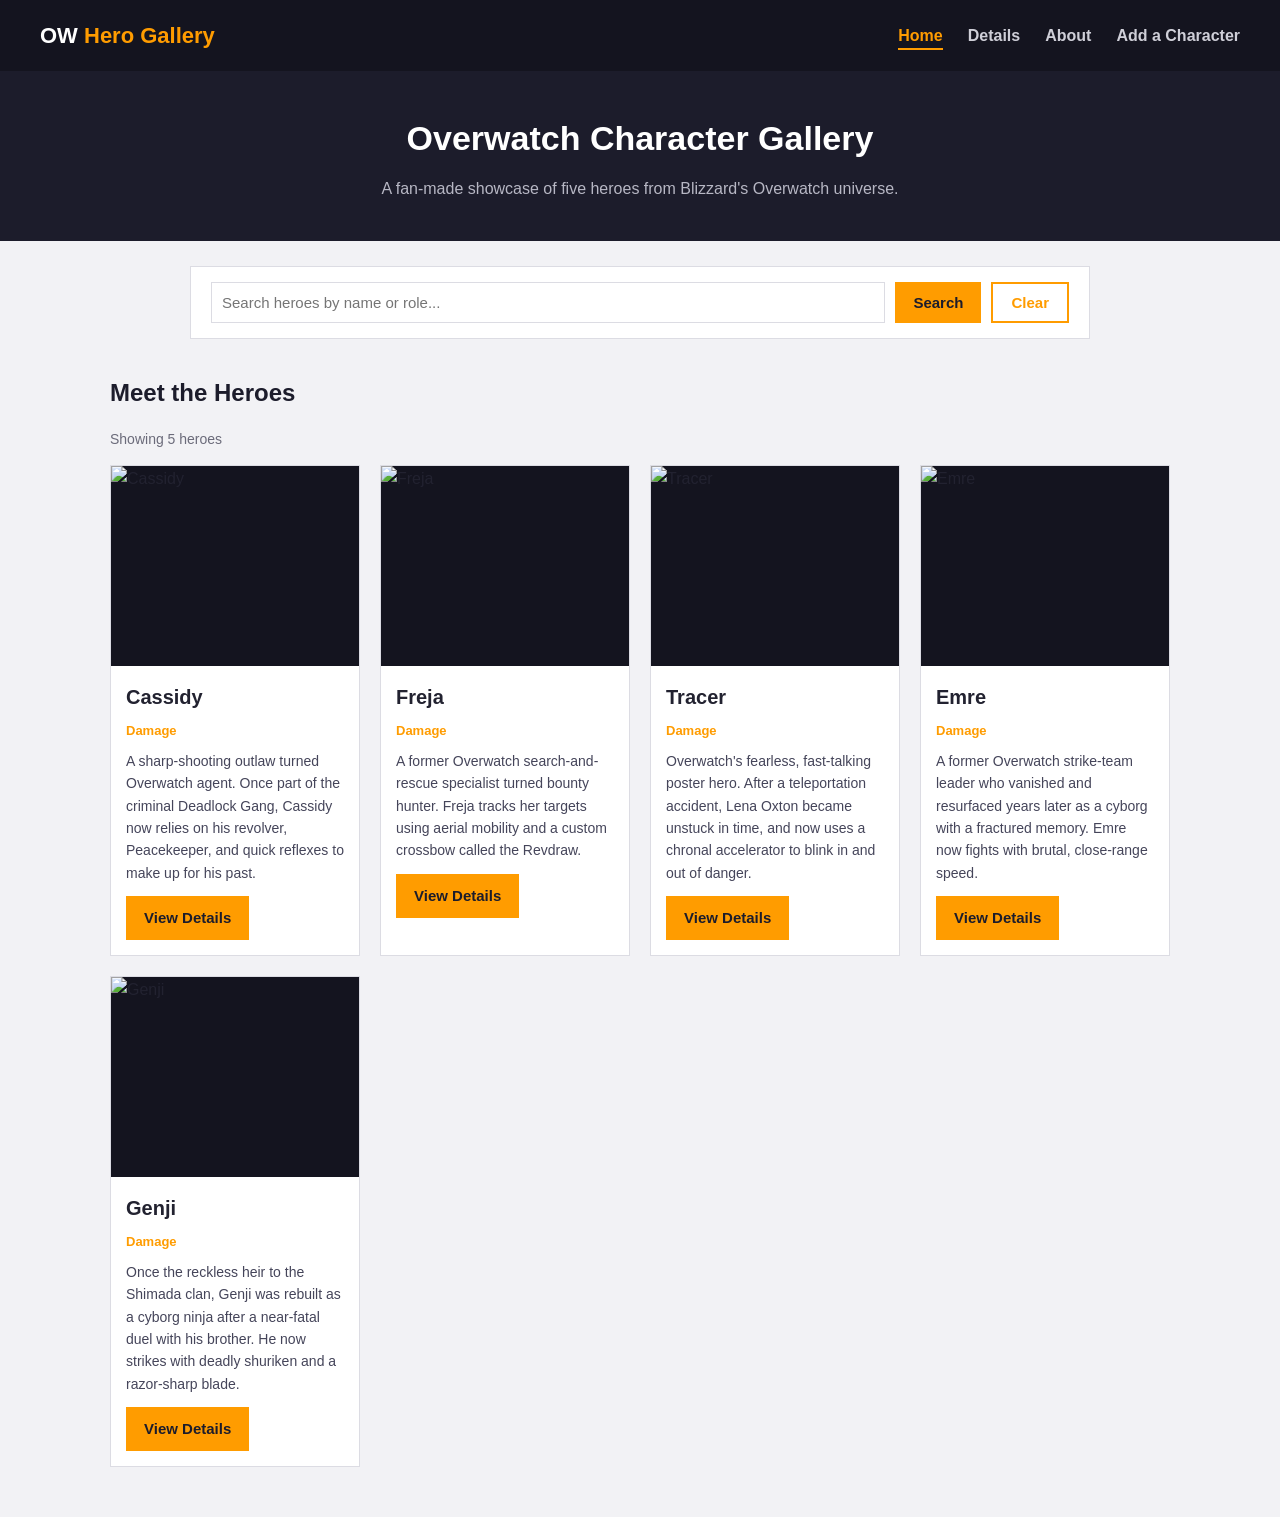
==== index.html @ 3f2d931f "Simplify styling, shorten about page, add real images" ====
<!DOCTYPE html>
<html lang="en">
<head>
  <meta charset="UTF-8">
  <meta name="viewport" content="width=device-width, initial-scale=1.0">
  <title>Overwatch Character Gallery - Home</title>
  <link rel="stylesheet" href="style.css">
</head>
<body>

  <!-- Navigation Bar -->
  <nav class="navbar">
    <div class="logo">OW <span>Hero Gallery</span></div>
    <ul class="nav-links">
      <li><a href="index.html" class="active">Home</a></li>
      <li><a href="details.html">Details</a></li>
      <li><a href="about.html">About</a></li>
      <li><a href="new-character-form.html">Add a Character</a></li>
    </ul>
  </nav>

  <!-- Hero Banner -->
  <section class="hero-banner">
    <h1>Overwatch Character Gallery</h1>
    <p>A fan-made showcase of five heroes from Blizzard's Overwatch universe.</p>
  </section>

  <!-- Search Bar (not functional yet) -->
  <section class="search-section">
    <input type="text" placeholder="Search heroes by name or role...">
    <button class="btn" type="button">Search</button>
    <button class="btn btn-outline" type="button">Clear</button>
  </section>

  <!-- Character Gallery -->
  <section class="section-wrap">
    <h2>Meet the Heroes</h2>
    <p class="result-count">Showing 5 heroes</p>

    <div class="card-grid">

      <!-- Cassidy -->
      <div class="character-card">
        <img src="https://static.wikia.nocookie.net/overwatch_gamepedia/images/4/44/Skins-cassidy-model-01.png/revision/latest/scale-to-width/360?cb=20260510211836" alt="Cassidy">
        <div class="card-body">
          <h3>Cassidy</h3>
          <span class="role-badge">Damage</span>
          <p class="summary">A sharp-shooting outlaw turned Overwatch agent. Once part of the criminal Deadlock Gang, Cassidy now relies on his revolver, Peacekeeper, and quick reflexes to make up for his past.</p>
          <a href="details.html" class="btn">View Details</a>
        </div>
      </div>

      <!-- Freja -->
      <div class="character-card">
        <img src="https://static.wikia.nocookie.net/overwatch_gamepedia/images/3/31/OW2_Freja.png/revision/latest?cb=20250322151231" alt="Freja">
        <div class="card-body">
          <h3>Freja</h3>
          <span class="role-badge">Damage</span>
          <p class="summary">A former Overwatch search-and-rescue specialist turned bounty hunter. Freja tracks her targets using aerial mobility and a custom crossbow called the Revdraw.</p>
          <a href="details.html" class="btn">View Details</a>
        </div>
      </div>

      <!-- Tracer -->
      <div class="character-card">
        <img src="https://static.wikia.nocookie.net/overwatch_gamepedia/images/d/dc/OW_Tracer.png/revision/latest/scale-to-width/360?cb=20260213105529" alt="Tracer">
        <div class="card-body">
          <h3>Tracer</h3>
          <span class="role-badge">Damage</span>
          <p class="summary">Overwatch's fearless, fast-talking poster hero. After a teleportation accident, Lena Oxton became unstuck in time, and now uses a chronal accelerator to blink in and out of danger.</p>
          <a href="details.html" class="btn">View Details</a>
        </div>
      </div>

      <!-- Emre -->
      <div class="character-card">
        <img src="https://upload.wikimedia.org/wikipedia/en/0/0c/Overwatch-Emre.png?utm_source=en.wikipedia.org&utm_campaign=index&utm_content=original" alt="Emre">
        <div class="card-body">
          <h3>Emre</h3>
          <span class="role-badge">Damage</span>
          <p class="summary">A former Overwatch strike-team leader who vanished and resurfaced years later as a cyborg with a fractured memory. Emre now fights with brutal, close-range speed.</p>
          <a href="details.html" class="btn">View Details</a>
        </div>
      </div>

      <!-- Genji -->
      <div class="character-card">
        <img src="https://upload.wikimedia.org/wikipedia/en/e/ea/Genji_%28Overwatch%29.png?utm_source=en.wikipedia.org&utm_campaign=index&utm_content=original" alt="Genji">
        <div class="card-body">
          <h3>Genji</h3>
          <span class="role-badge">Damage</span>
          <p class="summary">Once the reckless heir to the Shimada clan, Genji was rebuilt as a cyborg ninja after a near-fatal duel with his brother. He now strikes with deadly shuriken and a razor-sharp blade.</p>
          <a href="details.html" class="btn">View Details</a>
        </div>
      </div>

    </div>
  </section>
</body>
</html>
---- style.css ----
/* =======================================
   Overwatch Character Gallery
   Main Stylesheet
   ======================================= */

* {
  margin: 0;
  padding: 0;
  box-sizing: border-box;
}

body {
  font-family: Arial, Helvetica, sans-serif;
  background-color: #f2f2f5;
  color: #222230;
  line-height: 1.6;
}

a {
  text-decoration: none;
  color: inherit;
}

img {
  max-width: 100%;
  display: block;
}

/* ---------- Navigation Bar ---------- */

.navbar {
  background-color: #14141f;
  display: flex;
  flex-wrap: wrap;
  justify-content: space-between;
  align-items: center;
  padding: 18px 40px;
}

.logo {
  color: #ffffff;
  font-size: 22px;
  font-weight: bold;
}

.logo span {
  color: #ff9c00;
}

.nav-links {
  list-style: none;
  display: flex;
  gap: 25px;
}

.nav-links li a {
  color: #cfcfd8;
  font-weight: bold;
  padding-bottom: 4px;
}

.nav-links li a:hover {
  color: #ffffff;
}

.nav-links li a.active {
  color: #ff9c00;
  border-bottom: 2px solid #ff9c00;
}

/* ---------- Hero Banner ---------- */

.hero-banner {
  background-color: #1c1c2b;
  color: #ffffff;
  text-align: center;
  padding: 40px 20px;
}

.hero-banner h1 {
  font-size: 34px;
  margin-bottom: 10px;
}

.hero-banner p {
  color: #b7b7c4;
  font-size: 16px;
}

/* ---------- Search Section ---------- */

.search-section {
  max-width: 900px;
  margin: 25px auto;
  background-color: #ffffff;
  border: 1px solid #dcdce3;
  padding: 15px 20px;
  display: flex;
  gap: 10px;
  flex-wrap: wrap;
}

.search-section input[type="text"] {
  flex: 1;
  min-width: 200px;
  padding: 10px;
  border: 1px solid #dcdce3;
  font-size: 15px;
}

/* ---------- Buttons ---------- */

.btn {
  display: inline-block;
  background-color: #ff9c00;
  color: #1c1c2b;
  font-weight: bold;
  border: none;
  padding: 10px 18px;
  font-size: 15px;
  cursor: pointer;
}

.btn:hover {
  background-color: #e88a00;
}

.btn-outline {
  background-color: transparent;
  border: 2px solid #ff9c00;
  color: #ff9c00;
}

.btn-outline:hover {
  background-color: #ff9c00;
  color: #1c1c2b;
}

/* ---------- Section Wrapper ---------- */

.section-wrap {
  max-width: 1100px;
  margin: 0 auto;
  padding: 10px 20px 50px 20px;
}

.section-wrap h2 {
  font-size: 24px;
  margin-bottom: 15px;
  color: #1c1c2b;
}

.result-count {
  color: #6b6b7a;
  margin-bottom: 15px;
  font-size: 14px;
}

/* ---------- Character Card Grid ---------- */

.card-grid {
  display: grid;
  grid-template-columns: repeat(auto-fit, minmax(230px, 1fr));
  gap: 20px;
}

.character-card {
  background-color: #ffffff;
  border: 1px solid #dcdce3;
}

.character-card img {
  width: 100%;
  height: 200px;
  object-fit: contain;
  background-color: #14141f;
}

.card-body {
  padding: 15px;
}

.card-body h3 {
  font-size: 20px;
  margin-bottom: 4px;
}

.role-badge {
  display: inline-block;
  color: #ff9c00;
  font-size: 13px;
  font-weight: bold;
  margin-bottom: 8px;
}

.card-body p.summary {
  font-size: 14px;
  color: #45455a;
  margin-bottom: 12px;
}

/* ---------- Details Page ---------- */

.details-wrap {
  max-width: 1000px;
  margin: 30px auto;
  padding: 0 20px 50px 20px;
  display: flex;
  gap: 30px;
  flex-wrap: wrap;
}

.details-image {
  flex: 1 1 300px;
}

.details-text {
  flex: 2 1 400px;
}

.details-text h1 {
  font-size: 32px;
  color: #1c1c2b;
}

.details-text h2 {
  margin-top: 22px;
  margin-bottom: 8px;
  font-size: 19px;
  color: #1c1c2b;
}

.details-text p {
  margin-bottom: 12px;
  color: #3b3b4d;
}

.ability-list {
  list-style: disc;
  margin-left: 20px;
}

.ability-list li {
  margin-bottom: 8px;
  color: #3b3b4d;
}

.ability-list li strong {
  color: #1c1c2b;
}

.page-links {
  margin-top: 25px;
  display: flex;
  gap: 12px;
  flex-wrap: wrap;
}

/* ---------- About Page ---------- */

.about-wrap {
  max-width: 950px;
  margin: 30px auto;
  padding: 0 20px 50px 20px;
}

.about-flex {
  display: flex;
  gap: 25px;
  flex-wrap: wrap;
  align-items: center;
  margin-bottom: 25px;
}

.about-flex img {
  flex: 1 1 300px;
}

.about-text {
  flex: 1 1 400px;
}

.about-wrap h1 {
  font-size: 32px;
  margin-bottom: 15px;
  color: #1c1c2b;
}

.about-wrap h2 {
  font-size: 20px;
  margin: 20px 0 8px 0;
  color: #1c1c2b;
}

.about-wrap p {
  margin-bottom: 12px;
  color: #3b3b4d;
}

/* ---------- Form Page ---------- */

.form-wrap {
  max-width: 600px;
  margin: 30px auto;
  padding: 0 20px 50px 20px;
}

.form-wrap h1 {
  font-size: 30px;
  margin-bottom: 6px;
  color: #1c1c2b;
}

.form-wrap > p {
  color: #6b6b7a;
  margin-bottom: 20px;
}

.character-form {
  background-color: #ffffff;
  border: 1px solid #dcdce3;
  padding: 25px;
}

.form-group {
  margin-bottom: 18px;
}

.form-group label {
  display: block;
  font-weight: bold;
  margin-bottom: 5px;
  color: #1c1c2b;
}

.form-group input[type="text"],
.form-group input[type="url"],
.form-group select,
.form-group textarea {
  width: 100%;
  padding: 10px;
  border: 1px solid #dcdce3;
  font-size: 15px;
  font-family: inherit;
}

.form-group textarea {
  resize: vertical;
  min-height: 90px;
}

/* ---------- Responsive ---------- */

@media (max-width: 700px) {
  .navbar {
    flex-direction: column;
    gap: 10px;
    text-align: center;
  }

  .nav-links {
    gap: 15px;
    flex-wrap: wrap;
    justify-content: center;
  }

  .hero-banner h1 {
    font-size: 28px;
  }

  .details-wrap,
  .about-flex {
    flex-direction: column;
  }
}
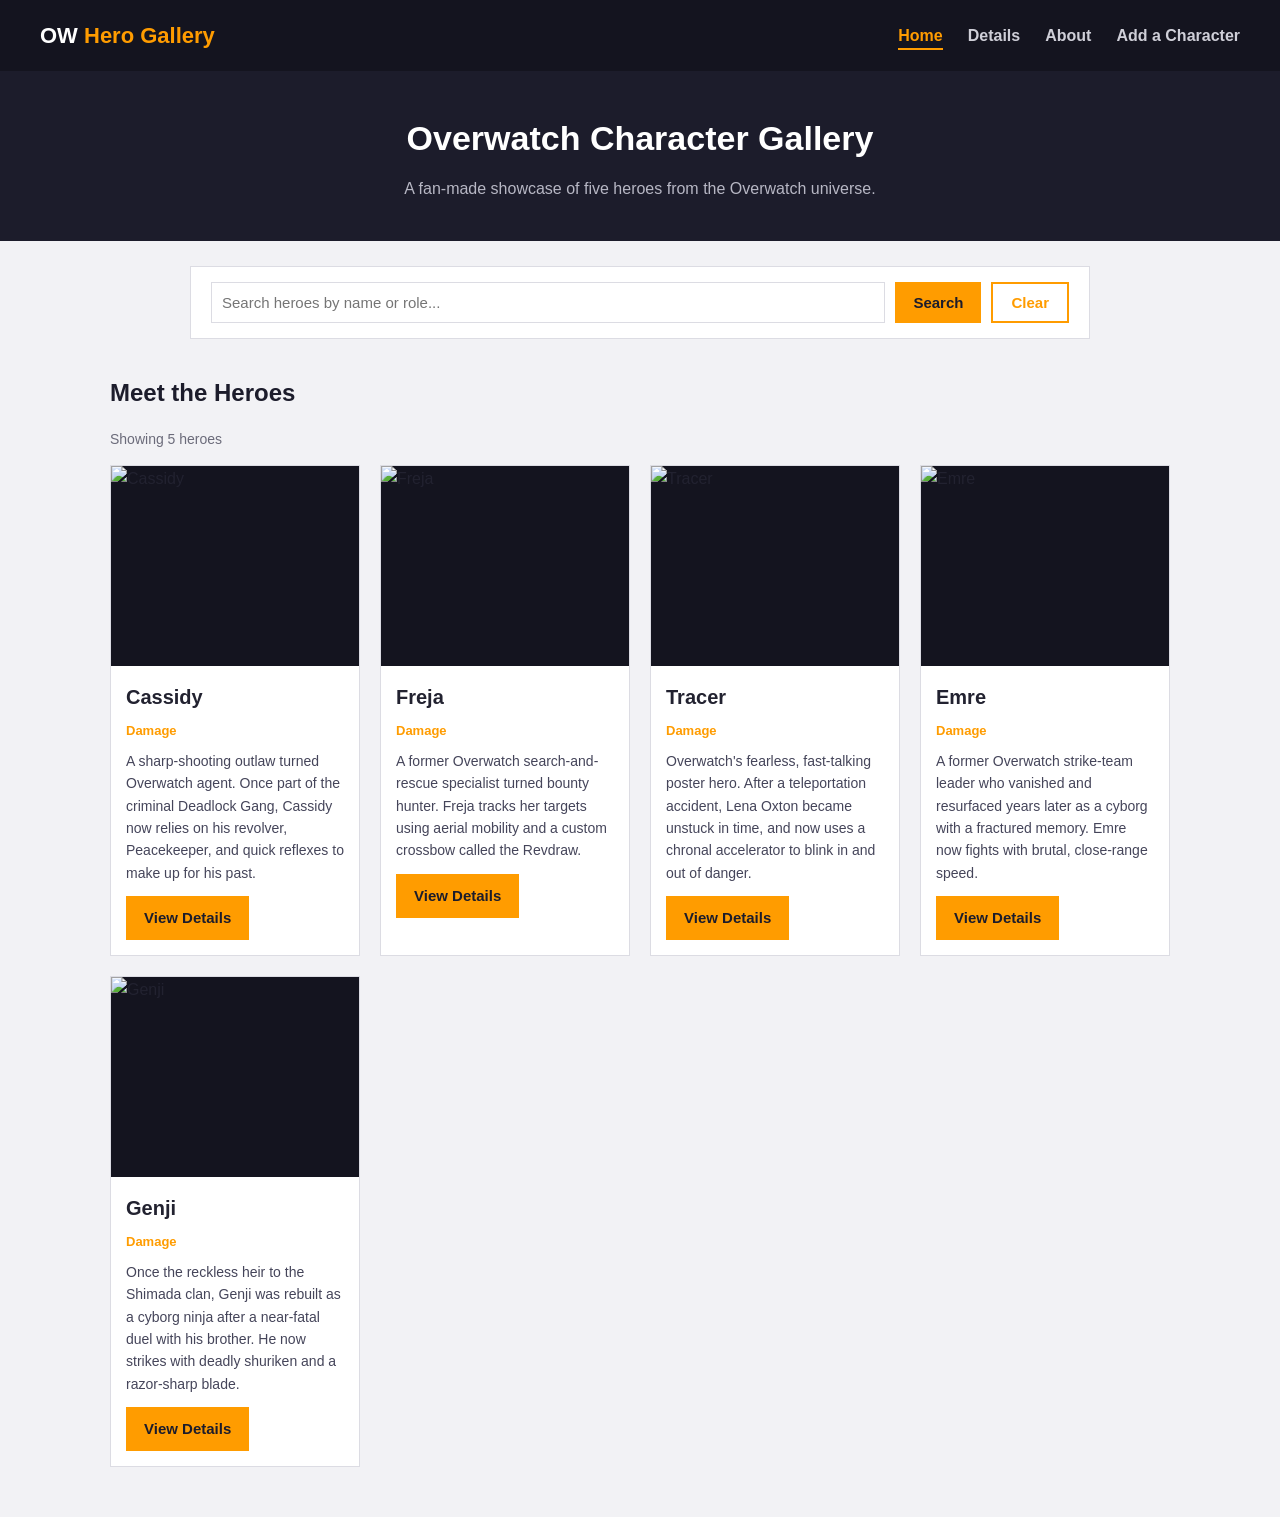
==== commit 5ed78d98: "final touches" ====
--- a/index.html
+++ b/index.html
@@ -22,7 +22,7 @@
   <!-- Hero Banner -->
   <section class="hero-banner">
     <h1>Overwatch Character Gallery</h1>
-    <p>A fan-made showcase of five heroes from Blizzard's Overwatch universe.</p>
+    <p>A fan-made showcase of five heroes from the Overwatch universe.</p>
   </section>
 
   <!-- Search Bar (not functional yet) -->
